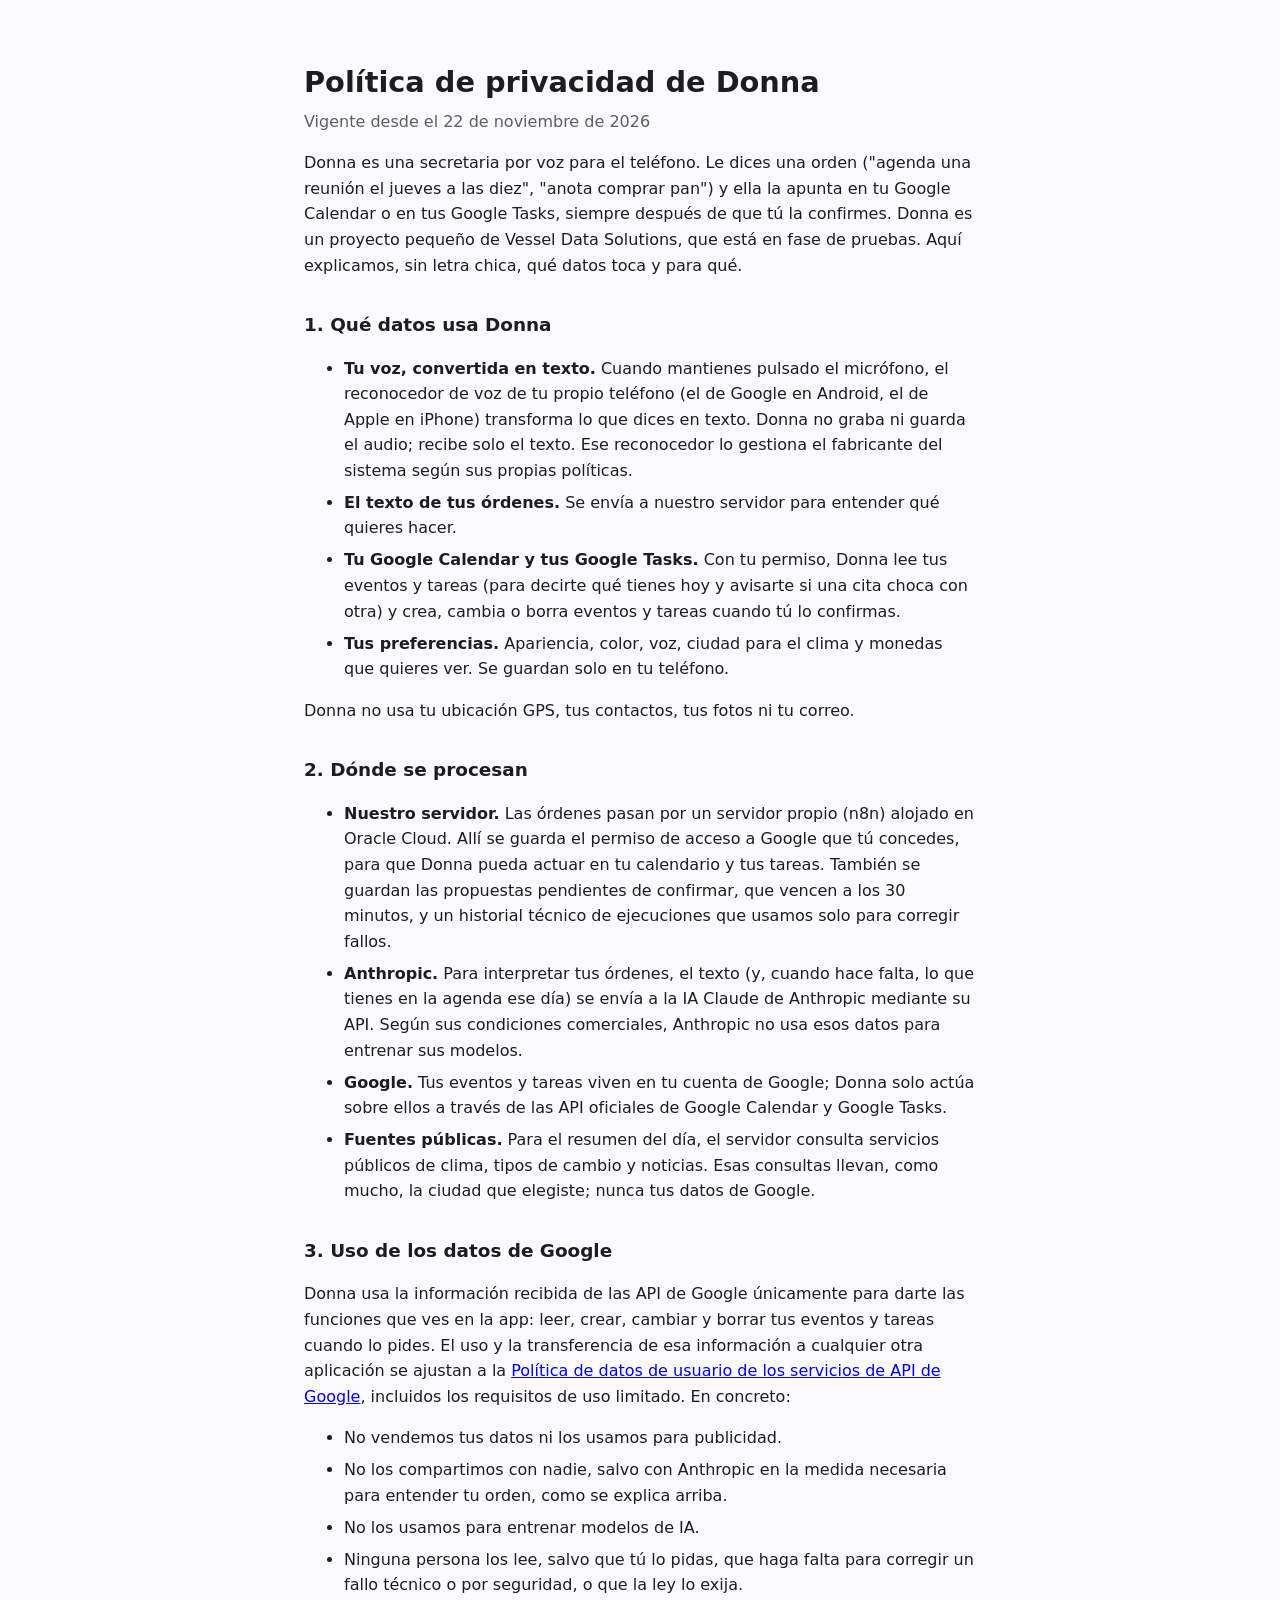
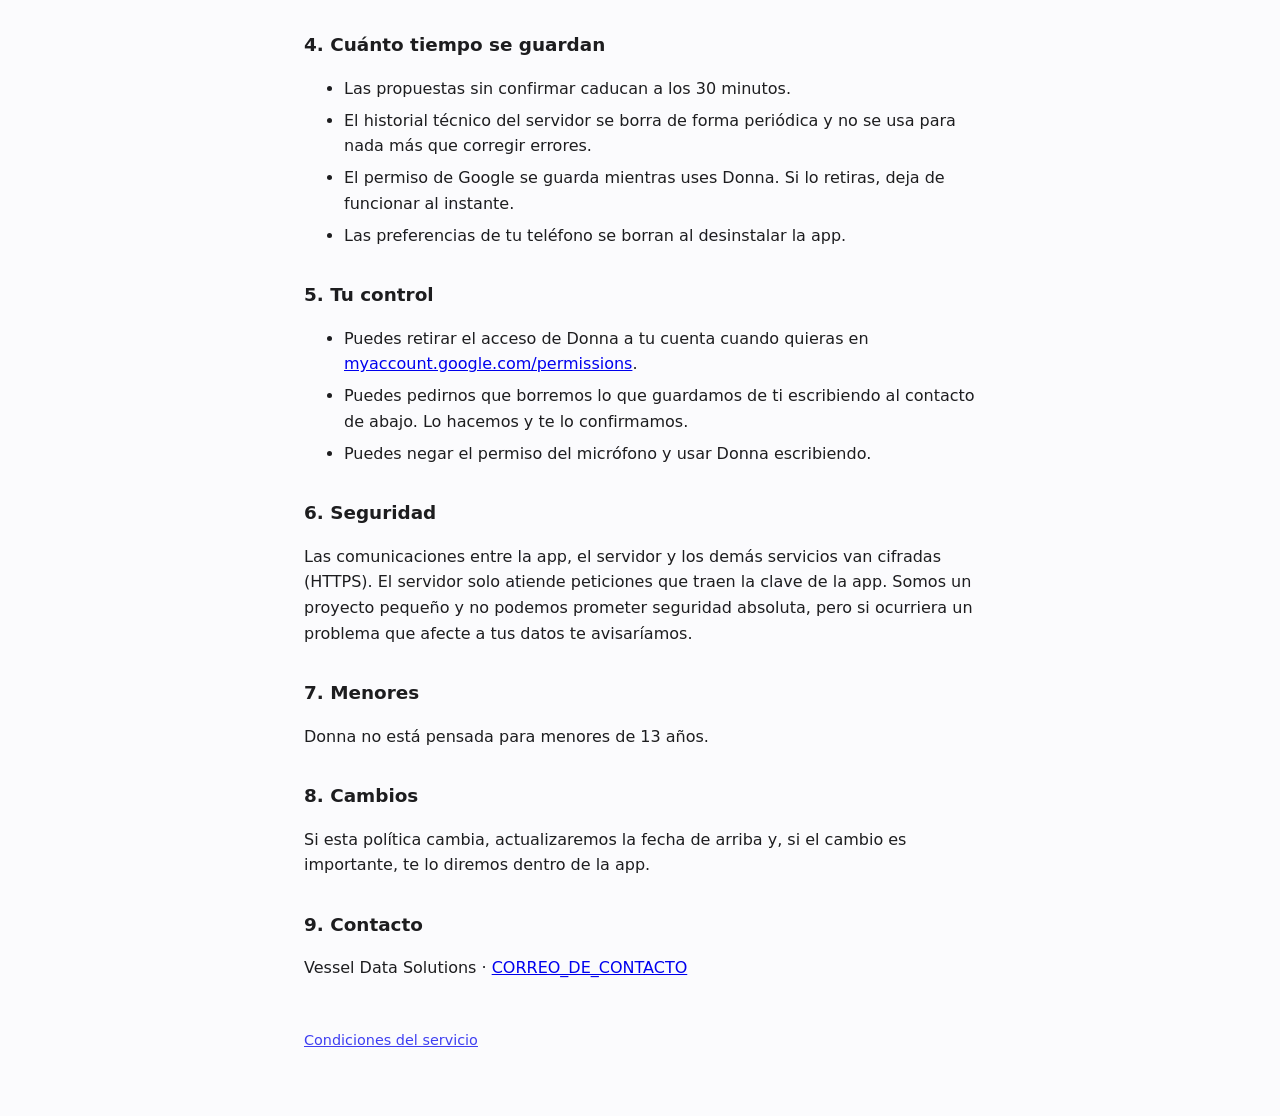
==== privacidad.html @ f18532b6 "Politica de privacidad y condiciones de Donna Co-Authored-By: Claude Opus 5.5 <noreply@anthropic.com" ====
<!DOCTYPE html>
<html lang="es">
<head>
<meta charset="utf-8">
<meta name="viewport" content="width=device-width, initial-scale=1">
<title>Donna · Política de privacidad</title>
<link rel="stylesheet" href="estilo.css">
</head>
<body>
<h1>Política de privacidad de Donna</h1>
<p class="fecha">Vigente desde el 22 de noviembre de 2026</p>

<p>Donna es una secretaria por voz para el teléfono. Le dices una orden ("agenda una reunión el jueves a las diez", "anota comprar pan") y ella la apunta en tu Google Calendar o en tus Google Tasks, siempre después de que tú la confirmes. Donna es un proyecto pequeño de Vessel Data Solutions, que está en fase de pruebas. Aquí explicamos, sin letra chica, qué datos toca y para qué.</p>

<h2>1. Qué datos usa Donna</h2>
<ul>
  <li><strong>Tu voz, convertida en texto.</strong> Cuando mantienes pulsado el micrófono, el reconocedor de voz de tu propio teléfono (el de Google en Android, el de Apple en iPhone) transforma lo que dices en texto. Donna no graba ni guarda el audio; recibe solo el texto. Ese reconocedor lo gestiona el fabricante del sistema según sus propias políticas.</li>
  <li><strong>El texto de tus órdenes.</strong> Se envía a nuestro servidor para entender qué quieres hacer.</li>
  <li><strong>Tu Google Calendar y tus Google Tasks.</strong> Con tu permiso, Donna lee tus eventos y tareas (para decirte qué tienes hoy y avisarte si una cita choca con otra) y crea, cambia o borra eventos y tareas cuando tú lo confirmas.</li>
  <li><strong>Tus preferencias.</strong> Apariencia, color, voz, ciudad para el clima y monedas que quieres ver. Se guardan solo en tu teléfono.</li>
</ul>
<p>Donna no usa tu ubicación GPS, tus contactos, tus fotos ni tu correo.</p>

<h2>2. Dónde se procesan</h2>
<ul>
  <li><strong>Nuestro servidor.</strong> Las órdenes pasan por un servidor propio (n8n) alojado en Oracle Cloud. Allí se guarda el permiso de acceso a Google que tú concedes, para que Donna pueda actuar en tu calendario y tus tareas. También se guardan las propuestas pendientes de confirmar, que vencen a los 30 minutos, y un historial técnico de ejecuciones que usamos solo para corregir fallos.</li>
  <li><strong>Anthropic.</strong> Para interpretar tus órdenes, el texto (y, cuando hace falta, lo que tienes en la agenda ese día) se envía a la IA Claude de Anthropic mediante su API. Según sus condiciones comerciales, Anthropic no usa esos datos para entrenar sus modelos.</li>
  <li><strong>Google.</strong> Tus eventos y tareas viven en tu cuenta de Google; Donna solo actúa sobre ellos a través de las API oficiales de Google Calendar y Google Tasks.</li>
  <li><strong>Fuentes públicas.</strong> Para el resumen del día, el servidor consulta servicios públicos de clima, tipos de cambio y noticias. Esas consultas llevan, como mucho, la ciudad que elegiste; nunca tus datos de Google.</li>
</ul>

<h2>3. Uso de los datos de Google</h2>
<p>Donna usa la información recibida de las API de Google únicamente para darte las funciones que ves en la app: leer, crear, cambiar y borrar tus eventos y tareas cuando lo pides. El uso y la transferencia de esa información a cualquier otra aplicación se ajustan a la <a href="https://developers.google.com/terms/api-services-user-data-policy">Política de datos de usuario de los servicios de API de Google</a>, incluidos los requisitos de uso limitado. En concreto:</p>
<ul>
  <li>No vendemos tus datos ni los usamos para publicidad.</li>
  <li>No los compartimos con nadie, salvo con Anthropic en la medida necesaria para entender tu orden, como se explica arriba.</li>
  <li>No los usamos para entrenar modelos de IA.</li>
  <li>Ninguna persona los lee, salvo que tú lo pidas, que haga falta para corregir un fallo técnico o por seguridad, o que la ley lo exija.</li>
</ul>

<h2>4. Cuánto tiempo se guardan</h2>
<ul>
  <li>Las propuestas sin confirmar caducan a los 30 minutos.</li>
  <li>El historial técnico del servidor se borra de forma periódica y no se usa para nada más que corregir errores.</li>
  <li>El permiso de Google se guarda mientras uses Donna. Si lo retiras, deja de funcionar al instante.</li>
  <li>Las preferencias de tu teléfono se borran al desinstalar la app.</li>
</ul>

<h2>5. Tu control</h2>
<ul>
  <li>Puedes retirar el acceso de Donna a tu cuenta cuando quieras en <a href="https://myaccount.google.com/permissions">myaccount.google.com/permissions</a>.</li>
  <li>Puedes pedirnos que borremos lo que guardamos de ti escribiendo al contacto de abajo. Lo hacemos y te lo confirmamos.</li>
  <li>Puedes negar el permiso del micrófono y usar Donna escribiendo.</li>
</ul>

<h2>6. Seguridad</h2>
<p>Las comunicaciones entre la app, el servidor y los demás servicios van cifradas (HTTPS). El servidor solo atiende peticiones que traen la clave de la app. Somos un proyecto pequeño y no podemos prometer seguridad absoluta, pero si ocurriera un problema que afecte a tus datos te avisaríamos.</p>

<h2>7. Menores</h2>
<p>Donna no está pensada para menores de 13 años.</p>

<h2>8. Cambios</h2>
<p>Si esta política cambia, actualizaremos la fecha de arriba y, si el cambio es importante, te lo diremos dentro de la app.</p>

<h2>9. Contacto</h2>
<p>Vessel Data Solutions · <a href="mailto:CORREO_DE_CONTACTO">CORREO_DE_CONTACTO</a></p>

<footer><a href="terminos.html">Condiciones del servicio</a></footer>
</body>
</html>
---- estilo.css ----
:root { color-scheme: light dark; }
body {
  font-family: system-ui, -apple-system, "Segoe UI", Roboto, sans-serif;
  max-width: 42rem;
  margin: 0 auto;
  padding: 2.5rem 1.25rem 4rem;
  line-height: 1.6;
  color: #1d1d1f;
  background: #fbfbfd;
}
@media (prefers-color-scheme: dark) {
  body { color: #e8e8ed; background: #0b0b0c; }
  a { color: #6cb8ff; }
}
h1 { font-size: 1.8rem; margin-bottom: 0.2rem; }
h2 { font-size: 1.15rem; margin-top: 2rem; }
.fecha { opacity: 0.7; margin-top: 0; }
li { margin-bottom: 0.4rem; }
footer { margin-top: 3rem; font-size: 0.9rem; opacity: 0.75; }
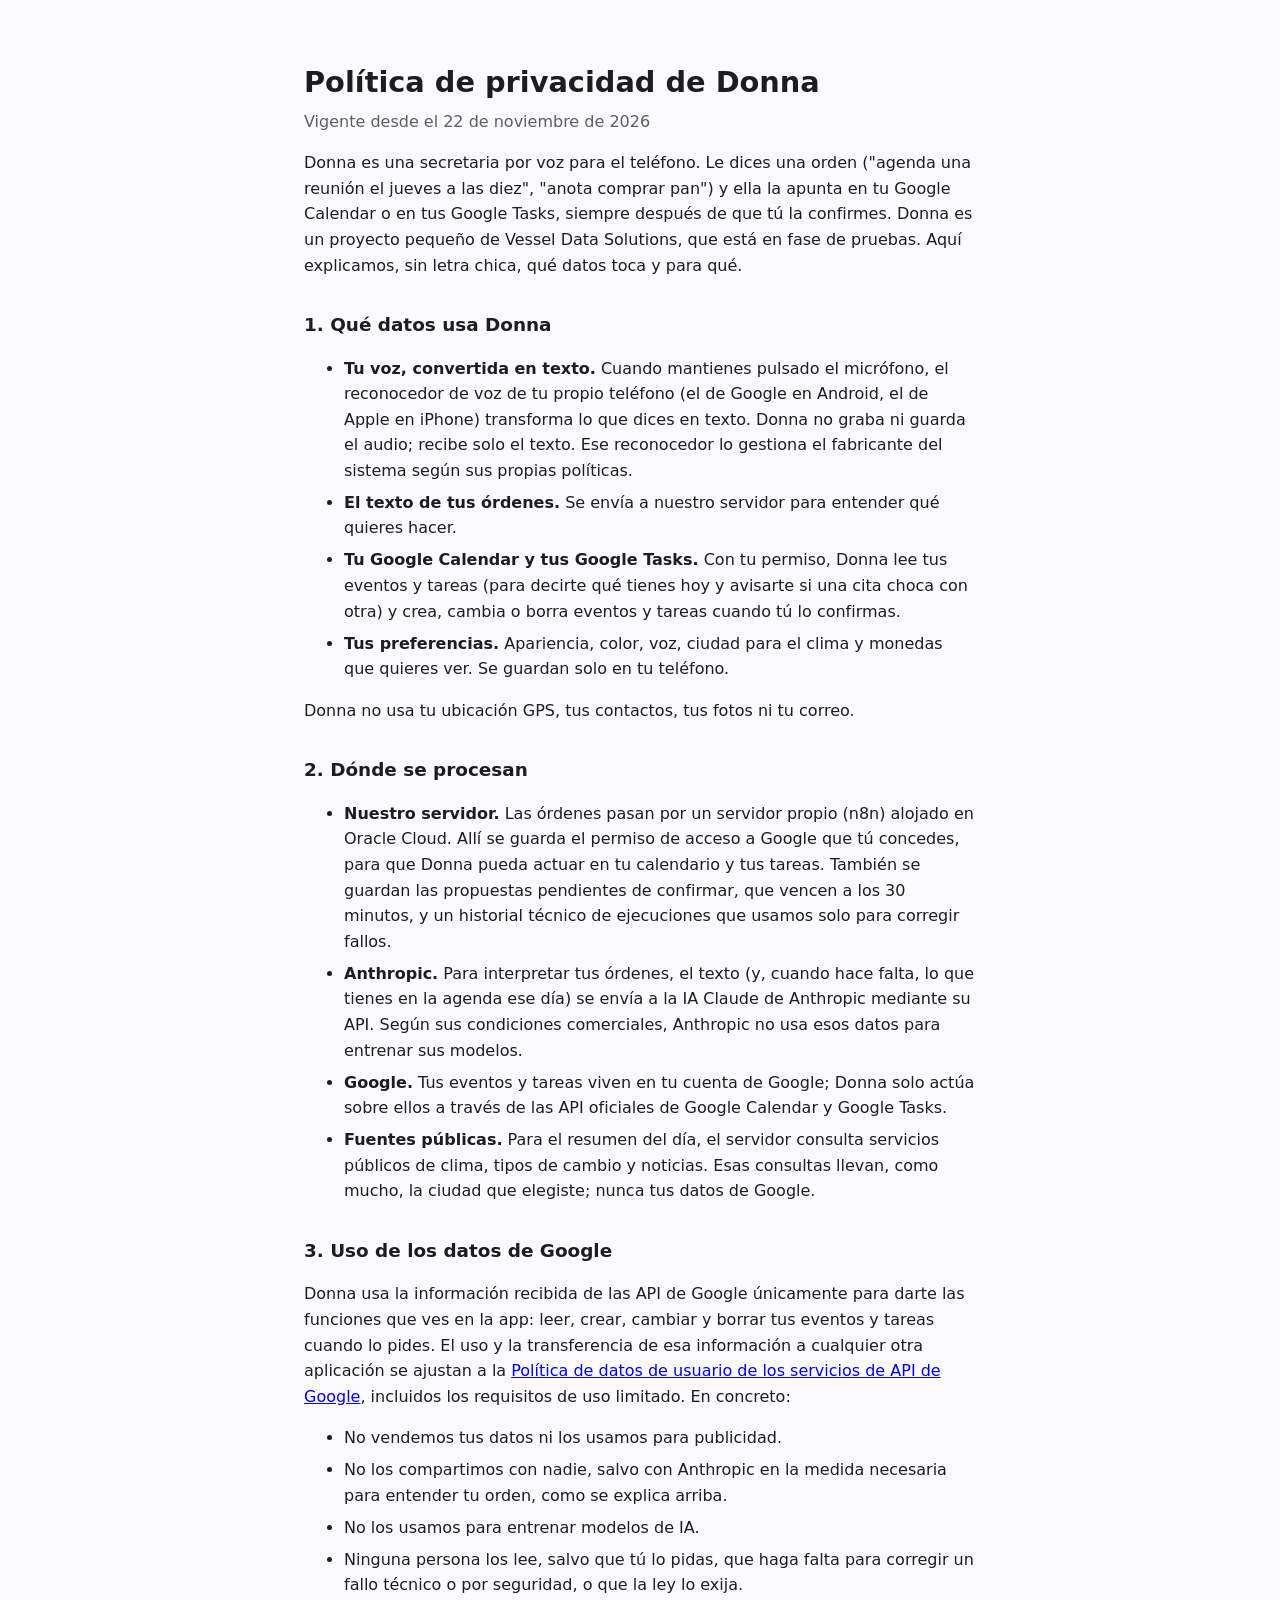
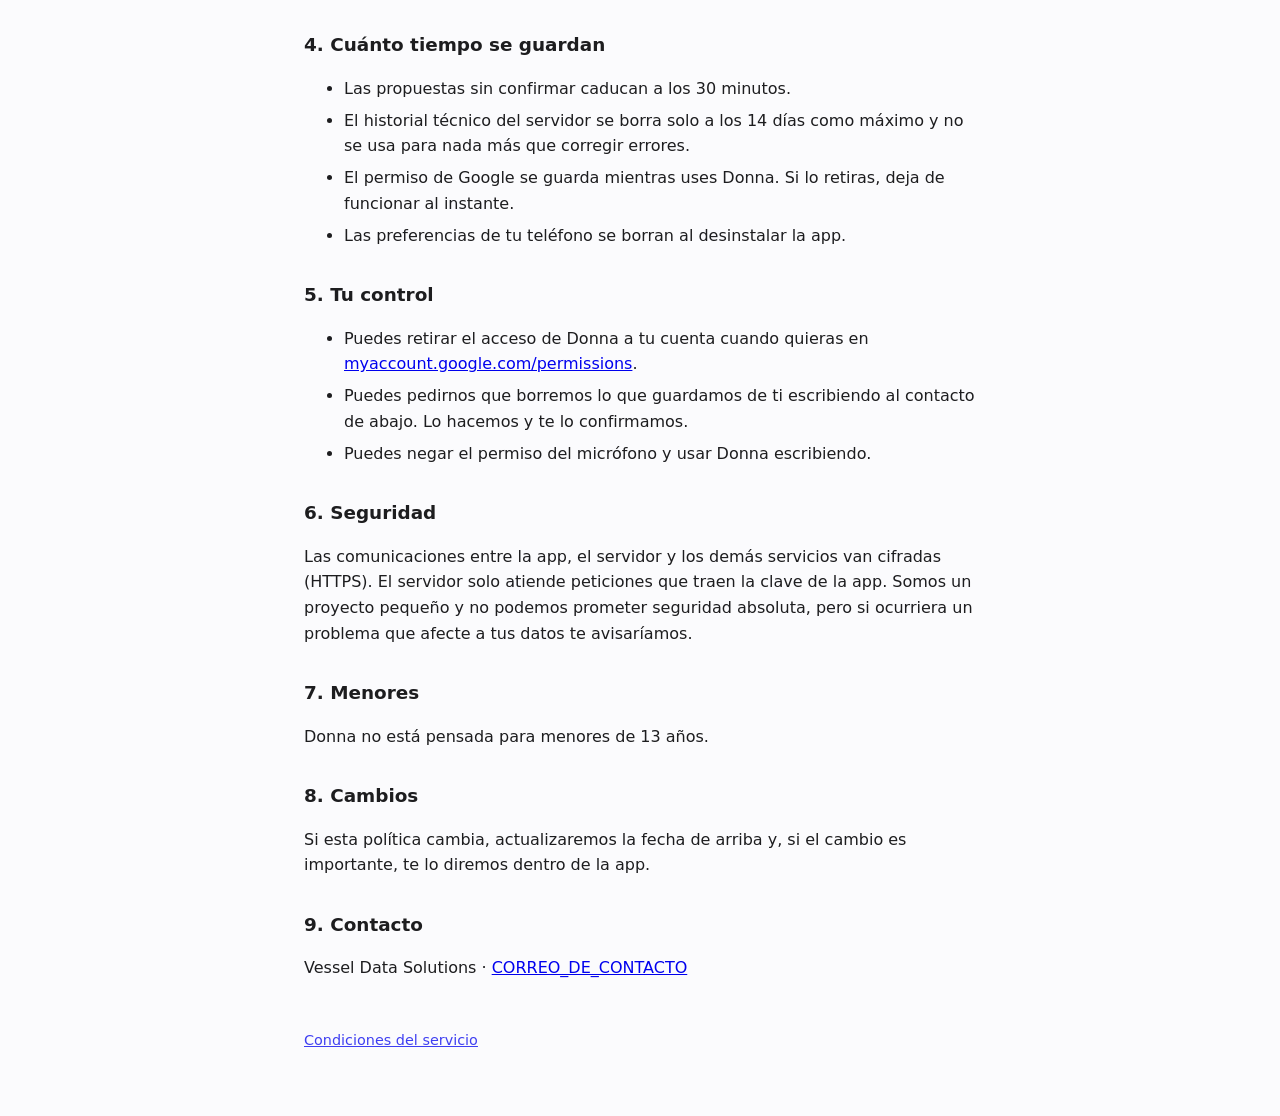
==== commit dbf3cd14: "Plazo real del historial del servidor: 14 dias Co-Authored-By: Claude Opus 5.5 <noreply@anthropic.co" ====
--- a/privacidad.html
+++ b/privacidad.html
@@ -41,7 +41,7 @@
 <h2>4. Cuánto tiempo se guardan</h2>
 <ul>
   <li>Las propuestas sin confirmar caducan a los 30 minutos.</li>
-  <li>El historial técnico del servidor se borra de forma periódica y no se usa para nada más que corregir errores.</li>
+  <li>El historial técnico del servidor se borra solo a los 14 días como máximo y no se usa para nada más que corregir errores.</li>
   <li>El permiso de Google se guarda mientras uses Donna. Si lo retiras, deja de funcionar al instante.</li>
   <li>Las preferencias de tu teléfono se borran al desinstalar la app.</li>
 </ul>
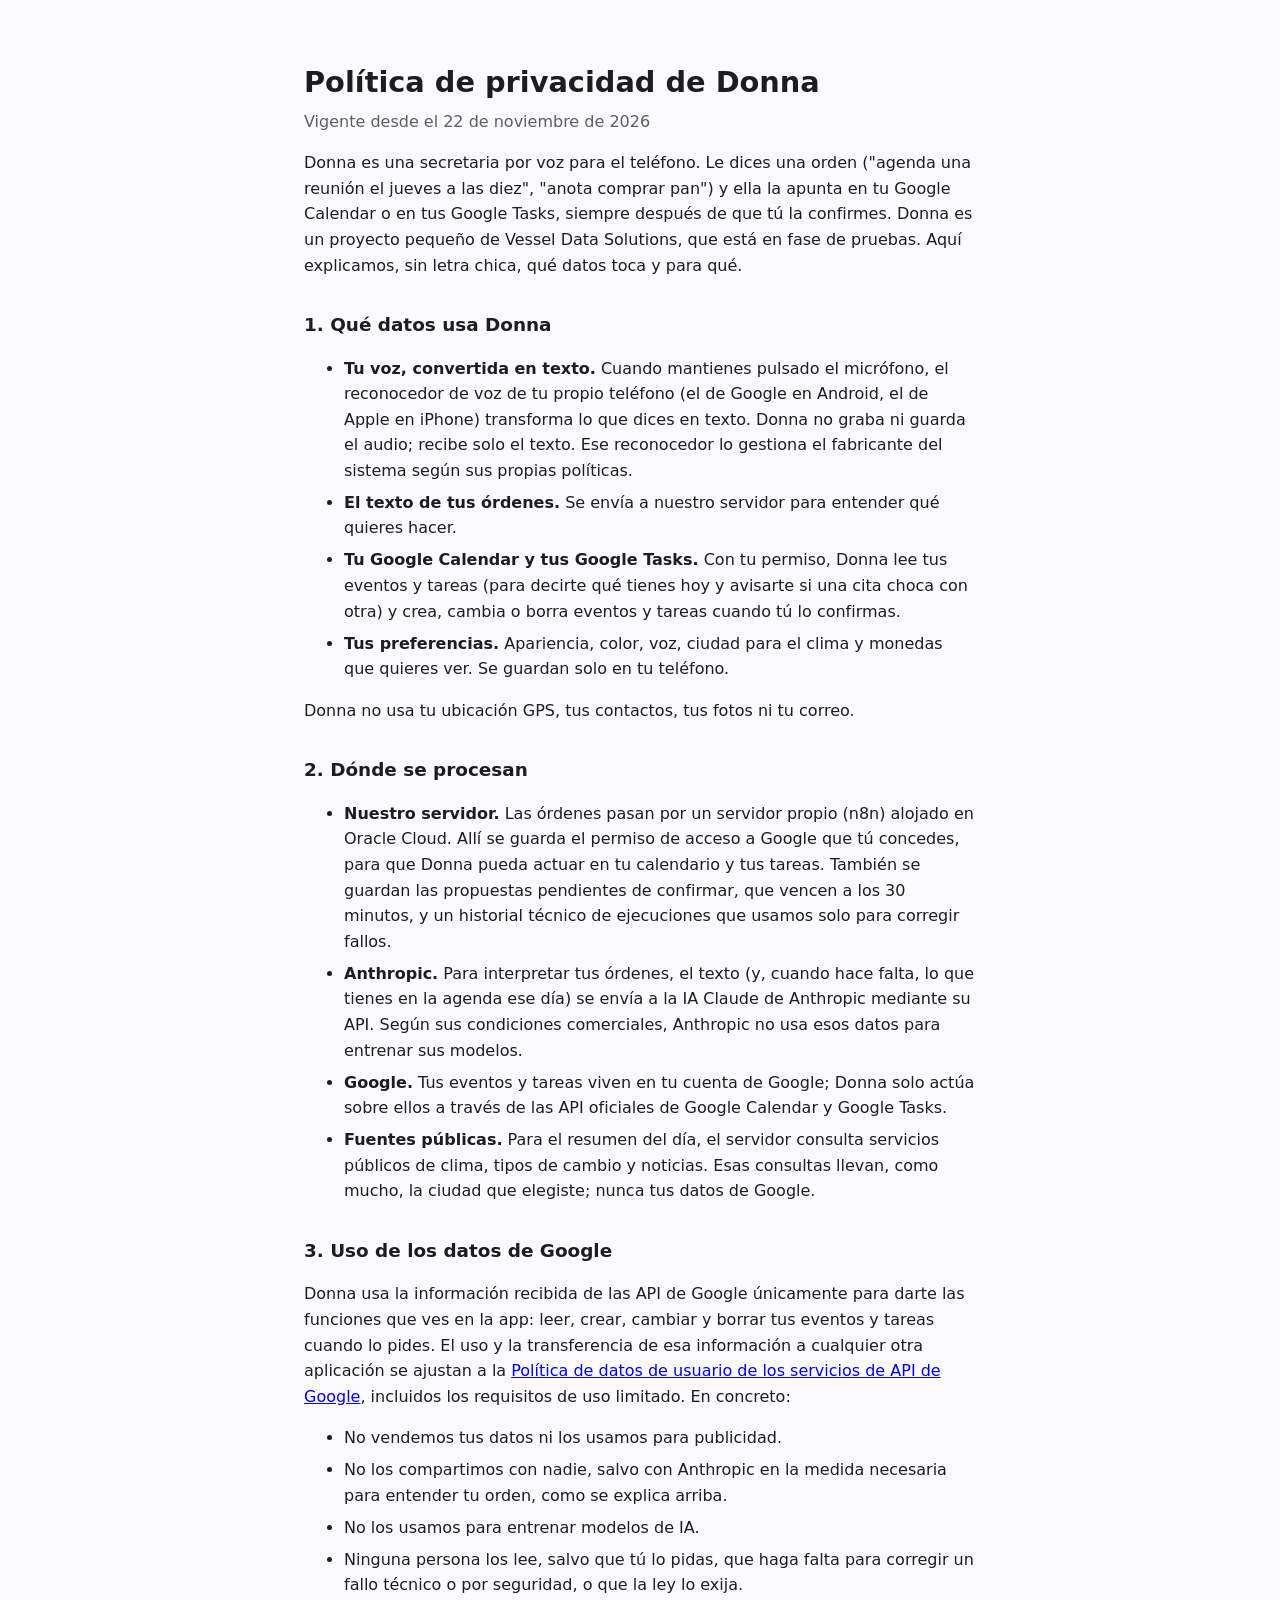
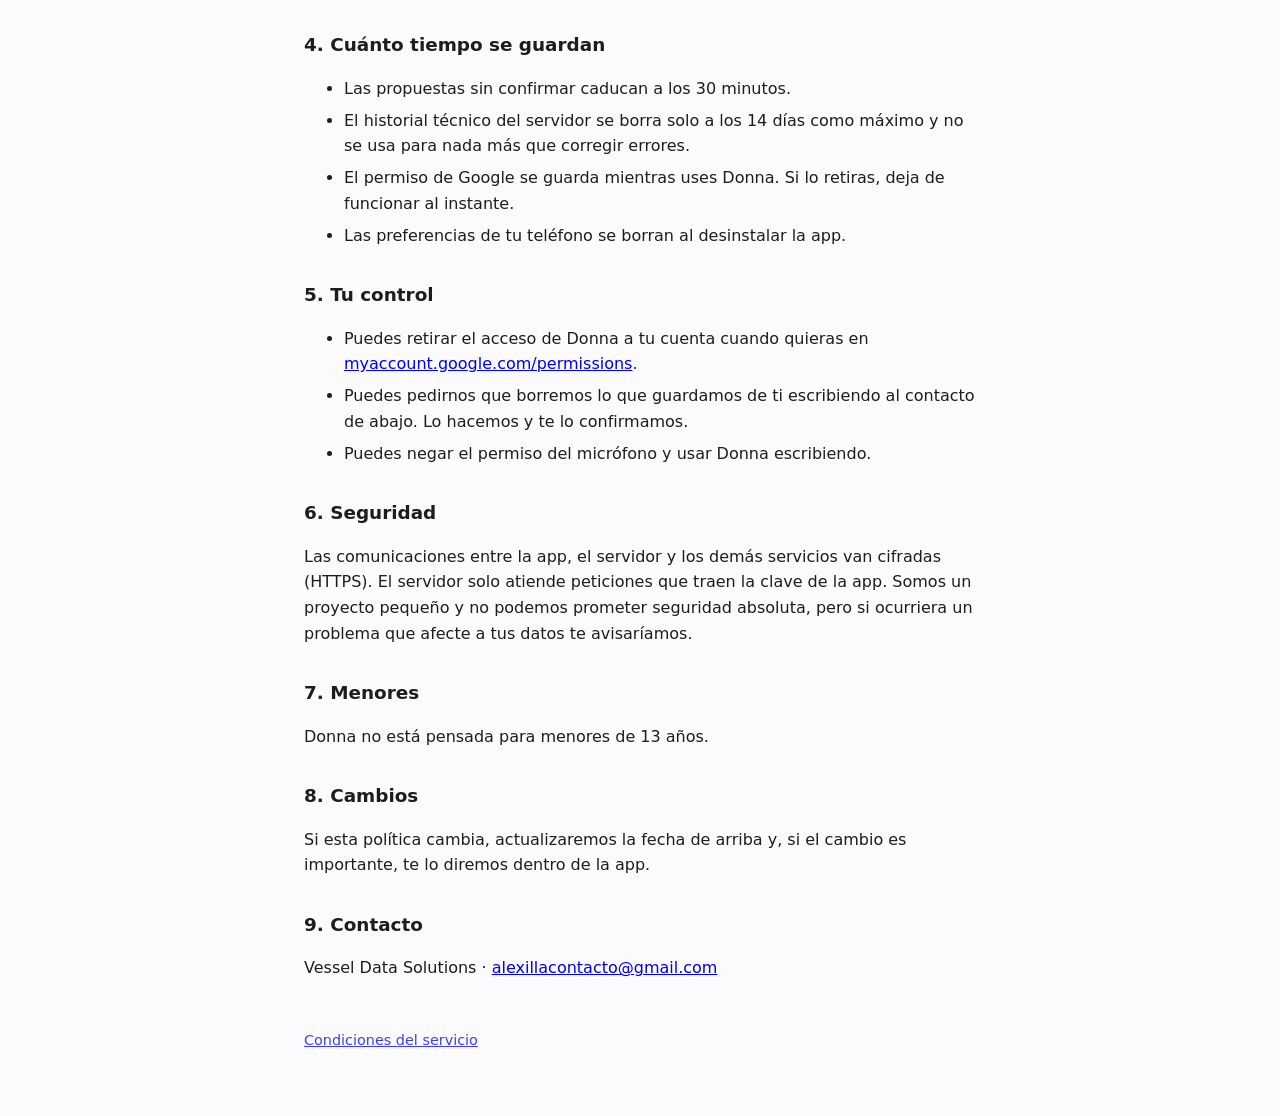
==== commit bc18c3d9: "Update contact email in privacidad.html" ====
--- a/privacidad.html
+++ b/privacidad.html
@@ -63,7 +63,7 @@
 <p>Si esta política cambia, actualizaremos la fecha de arriba y, si el cambio es importante, te lo diremos dentro de la app.</p>
 
 <h2>9. Contacto</h2>
-<p>Vessel Data Solutions · <a href="mailto:CORREO_DE_CONTACTO">CORREO_DE_CONTACTO</a></p>
+<p>Vessel Data Solutions · <a href="mailto:CORREO_DE_CONTACTO">alexillacontacto@gmail.com</a></p>
 
 <footer><a href="terminos.html">Condiciones del servicio</a></footer>
 </body>
